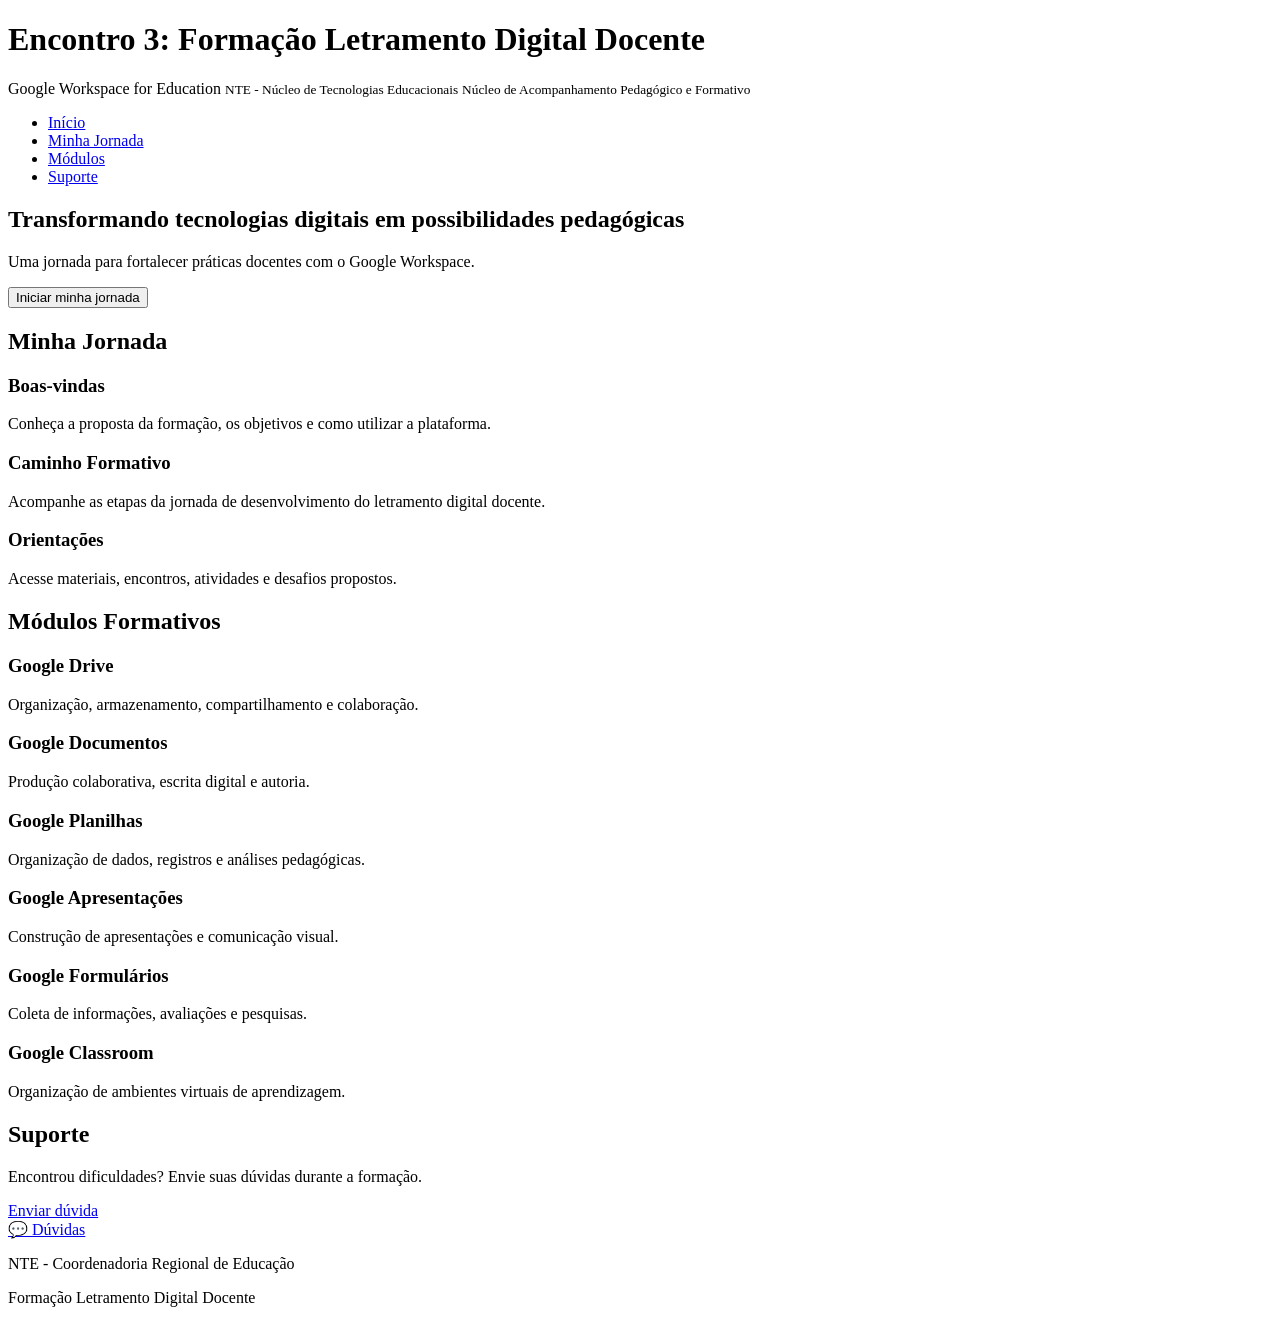
==== index.html @ a83ad55a "criação da página inicial" ====
<!DOCTYPE html>
<html lang="pt-BR">

<head>

    <meta charset="UTF-8">
    <meta name="viewport" content="width=device-width, initial-scale=1.0">

    <title>
        Formação Letramento Digital Docente
    </title>


    <!-- CSS -->
    <link rel="stylesheet" href="assets/css/reset.css">
    <link rel="stylesheet" href="assets/css/variables.css">
    <link rel="stylesheet" href="assets/css/components.css">
    <link rel="stylesheet" href="assets/css/style.css">

</head>


<body>


    <!-- CABEÇALHO -->

    <header class="header">


        <div class="container navbar">


            <div class="brand">

                <h1> Encontro 3: Formação Letramento Digital Docente</h1>
                <span>Google Workspace for Education</span>
                <small>NTE - Núcleo de Tecnologias Educacionais</small>
                <small>Núcleo de Acompanhamento Pedagógico e Formativo</small>

            </div>

            <nav>

                <ul>
                    <li><a href="#inicio">Início</a></li>
                    <li><a href="#jornada">Minha Jornada</a></li>
                    <li><a href="#modulos">Módulos</a></li>
                    <li><a href="#suporte">Suporte</a></li>

                </ul>

            </nav>


        </div>

    </header>


    <!-- CONTEÚDO PRINCIPAL -->

    <main>



        <!-- HERO -->

        <section id="inicio" class="hero container">

            <h2>
                Transformando tecnologias digitais
                em possibilidades pedagógicas
            </h2>

            <p>
                Uma jornada para fortalecer práticas docentes
                com o Google Workspace.
            </p>

            <button class="btn-primary" onclick="scrollToSection('jornada')"> Iniciar minha jornada </button>

        </section>





        <!-- MINHA JORNADA -->

        <section id="jornada" class="journey container">
            <h2> Minha Jornada </h2>
            <div class="cards">
                <div class="card">


                    <h3> Boas-vindas </h3>


                    <p>
                        Conheça a proposta da formação,
                        os objetivos e como utilizar a plataforma.
                    </p>


                </div>

                <div class="card">


                    <h3>
                        Caminho Formativo
                    </h3>


                    <p>
                        Acompanhe as etapas da jornada
                        de desenvolvimento do letramento digital docente.
                    </p>


                </div>

                <div class="card">
                    <h3>Orientações</h3>
                    <p>Acesse materiais, encontros, atividades e desafios propostos.</p>
                </div>

            </div>



        </section>






        <!-- MÓDULOS -->

        <section id="modulos" class="modules container">

            <h2> Módulos Formativos</h2>
            <div class="cards">
                <div class="card">
                    <h3>Google Drive</h3>
                    <p> Organização, armazenamento, compartilhamento e colaboração.</p>


                </div>

                <div class="card">
                    <h3>Google Documentos</h3>
                    <p>Produção colaborativa, escrita digital e autoria.</p>

                </div>

                <div class="card">

                    <h3>Google Planilhas</h3>
                    <p>Organização de dados, registros e análises pedagógicas.</p>


                </div>





                <div class="card">


                    <h3>
                        Google Apresentações
                    </h3>


                    <p>
                        Construção de apresentações
                        e comunicação visual.
                    </p>


                </div>





                <div class="card">


                    <h3>
                        Google Formulários
                    </h3>


                    <p>
                        Coleta de informações,
                        avaliações e pesquisas.
                    </p>


                </div>





                <div class="card">


                    <h3>
                        Google Classroom
                    </h3>


                    <p>
                        Organização de ambientes
                        virtuais de aprendizagem.
                    </p>


                </div>





            </div>



        </section>


        <!-- SUPORTE -->

        <section id="suporte" class="support container">

            <h2>
                Suporte
            </h2>

            <p>
                Encontrou dificuldades?
                Envie suas dúvidas durante a formação.
            </p>

            <a href="https://forms.gle/XJJZAWbFZ3fyeQbo7" class="btn-primary support-button"> Enviar dúvida </a>

        </section>

    </main>






    <!-- BOTÃO FLUTUANTE -->


    <a href="https://forms.gle/uGTxi2zx5ZvgR1VX8" class="help-button"> 💬 Dúvidas </a>






    <!-- RODAPÉ -->


    <footer>


        <p>
            NTE - Coordenadoria Regional de Educação
        </p>


        <p>
            Formação Letramento Digital Docente
        </p>


    </footer>






    <!-- JAVASCRIPT -->


    <script src="assets/js/modules.js"></script>

    <script src="assets/js/navigation.js"></script>

    <script src="assets/js/app.js"></script>



</body>


</html>
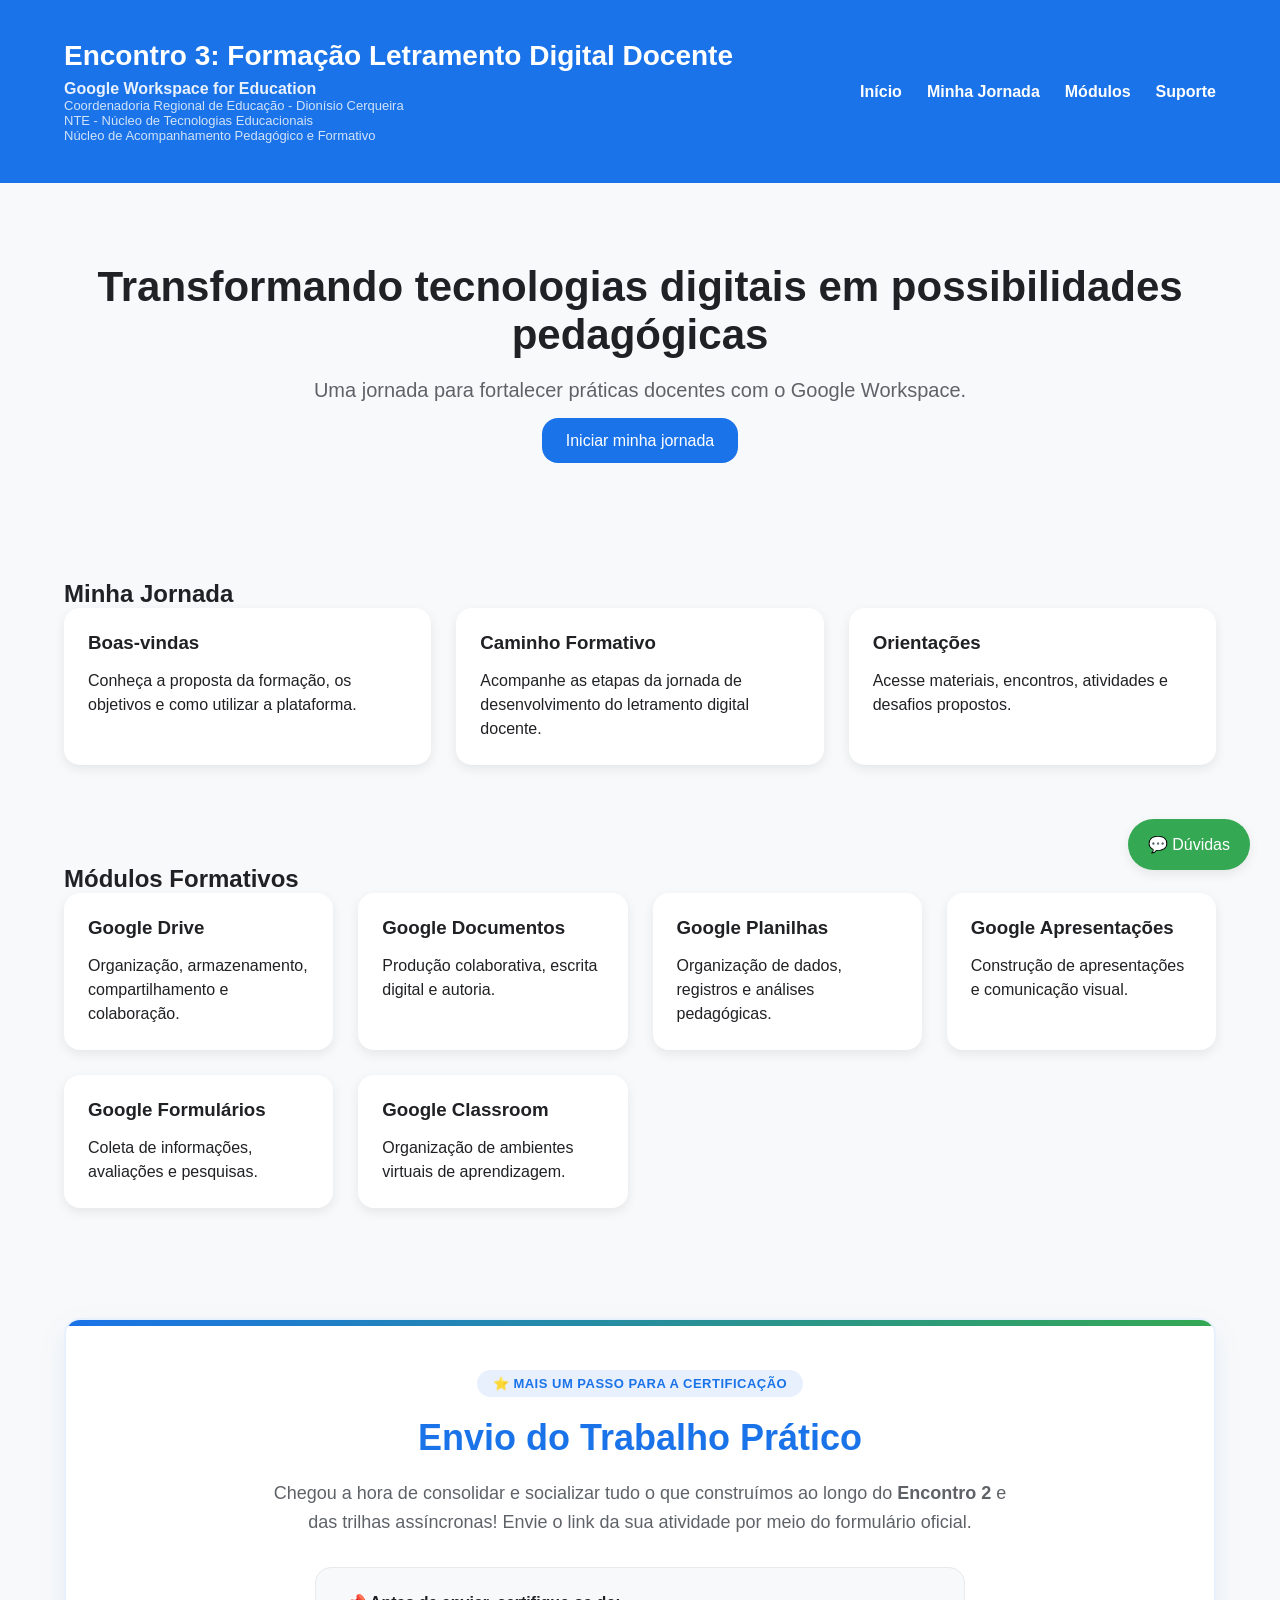
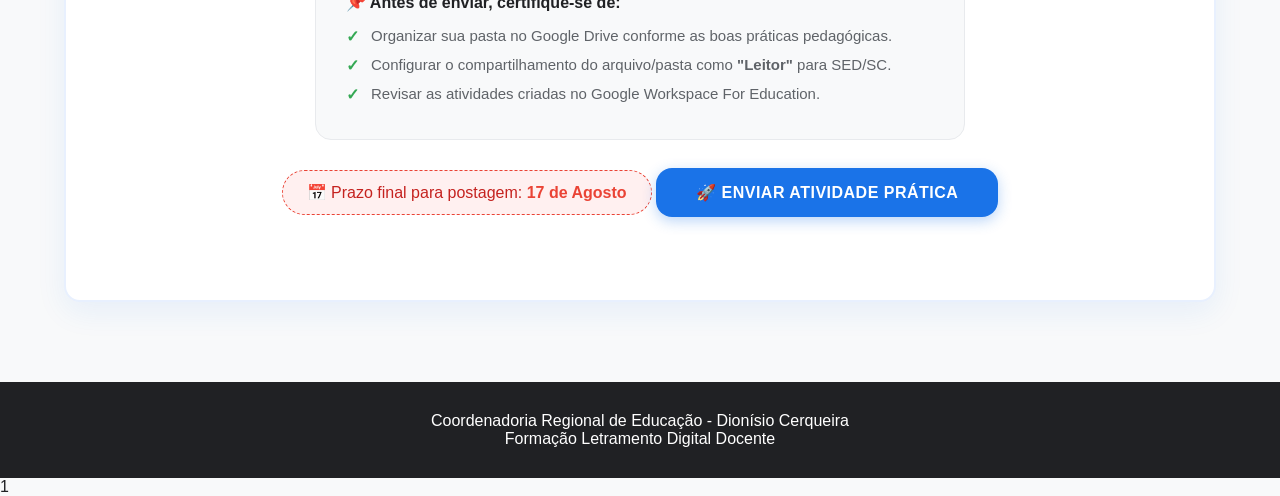
==== commit 3db7d39f: "Atualização na página inicial e na página de acesso aos módulos formativos" ====
--- a/index.html
+++ b/index.html
@@ -5,13 +5,7 @@
 
     <meta charset="UTF-8">
     <meta name="viewport" content="width=device-width, initial-scale=1.0">
-
-    <title>
-        Formação Letramento Digital Docente
-    </title>
-
-
-    <!-- CSS -->
+    <title>Formação Letramento Digital Docente</title>
     <link rel="stylesheet" href="assets/css/reset.css">
     <link rel="stylesheet" href="assets/css/variables.css">
     <link rel="stylesheet" href="assets/css/components.css">
@@ -21,70 +15,37 @@
 
 
 <body>
-
-
     <!-- CABEÇALHO -->
-
     <header class="header">
-
-
         <div class="container navbar">
-
-
             <div class="brand">
-
                 <h1> Encontro 3: Formação Letramento Digital Docente</h1>
-                <span>Google Workspace for Education</span>
+                <span><h4>Google Workspace for Education</h4></span>
+                <small>Coordenadoria Regional de Educação - Dionísio Cerqueira</small>
                 <small>NTE - Núcleo de Tecnologias Educacionais</small>
                 <small>Núcleo de Acompanhamento Pedagógico e Formativo</small>
-
             </div>
-
             <nav>
-
                 <ul>
                     <li><a href="#inicio">Início</a></li>
                     <li><a href="#jornada">Minha Jornada</a></li>
                     <li><a href="#modulos">Módulos</a></li>
-                    <li><a href="#suporte">Suporte</a></li>
-
+                    <li><a href="https://forms.gle/wUssEpoWSRzZtQoN9">Suporte</a></li>
                 </ul>
-
             </nav>
-
-
         </div>
 
     </header>
 
-
-    <!-- CONTEÚDO PRINCIPAL -->
-
     <main>
-
-
-
         <!-- HERO -->
-
         <section id="inicio" class="hero container">
 
-            <h2>
-                Transformando tecnologias digitais
-                em possibilidades pedagógicas
-            </h2>
-
-            <p>
-                Uma jornada para fortalecer práticas docentes
-                com o Google Workspace.
-            </p>
-
-            <button class="btn-primary" onclick="scrollToSection('jornada')"> Iniciar minha jornada </button>
+            <h2>Transformando tecnologias digitais em possibilidades pedagógicas</h2>
+            <p>Uma jornada para fortalecer práticas docentes com o Google Workspace.</p>
+            <a class="btn-primary" href="/modules/jornada/index.html">Iniciar minha jornada</a>
 
         </section>
-
-
-
-
 
         <!-- MINHA JORNADA -->
 
@@ -92,33 +53,13 @@
             <h2> Minha Jornada </h2>
             <div class="cards">
                 <div class="card">
-
-
                     <h3> Boas-vindas </h3>
-
-
-                    <p>
-                        Conheça a proposta da formação,
-                        os objetivos e como utilizar a plataforma.
-                    </p>
-
-
+                    <p>Conheça a proposta da formação, os objetivos e como utilizar a plataforma.</p>
                 </div>
 
                 <div class="card">
-
-
-                    <h3>
-                        Caminho Formativo
-                    </h3>
-
-
-                    <p>
-                        Acompanhe as etapas da jornada
-                        de desenvolvimento do letramento digital docente.
-                    </p>
-
-
+                    <h3>Caminho Formativo</h3>
+                    <p>Acompanhe as etapas da jornada de desenvolvimento do letramento digital docente.</p>
                 </div>
 
                 <div class="card">
@@ -132,11 +73,6 @@
 
         </section>
 
-
-
-
-
-
         <!-- MÓDULOS -->
 
         <section id="modulos" class="modules container">
@@ -146,164 +82,84 @@
                 <div class="card">
                     <h3>Google Drive</h3>
                     <p> Organização, armazenamento, compartilhamento e colaboração.</p>
-
-
                 </div>
 
                 <div class="card">
                     <h3>Google Documentos</h3>
                     <p>Produção colaborativa, escrita digital e autoria.</p>
-
                 </div>
 
                 <div class="card">
-
                     <h3>Google Planilhas</h3>
                     <p>Organização de dados, registros e análises pedagógicas.</p>
-
-
                 </div>
 
-
-
-
+                <div class="card">
+                    <h3>Google Apresentações</h3>
+                    <p>Construção de apresentações e comunicação visual.</p>
+                </div>
 
                 <div class="card">
-
-
-                    <h3>
-                        Google Apresentações
-                    </h3>
-
-
-                    <p>
-                        Construção de apresentações
-                        e comunicação visual.
-                    </p>
-
-
+                    <h3>Google Formulários</h3>
+                    <p>Coleta de informações, avaliações e pesquisas.</p>
                 </div>
 
-
-
-
-
                 <div class="card">
-
-
-                    <h3>
-                        Google Formulários
-                    </h3>
-
-
-                    <p>
-                        Coleta de informações,
-                        avaliações e pesquisas.
-                    </p>
-
-
+                    <h3>Google Classroom</h3>
+                    <p>Organização de ambientes virtuais de aprendizagem.</p>
                 </div>
-
-
-
-
-
-                <div class="card">
-
-
-                    <h3>
-                        Google Classroom
-                    </h3>
-
-
-                    <p>
-                        Organização de ambientes
-                        virtuais de aprendizagem.
-                    </p>
-
-
-                </div>
-
-
-
-
 
             </div>
 
+        </section>
 
+        <!-- ENVIO DO TRABALHO FINAL (Substituindo a antiga seção de Suporte) -->
+        <section id="envio" class="envio-trabalho container">
+            <div class="envio-card">
+                <span class="envio-badge">⭐ Mais um passo para a Certificação</span>
+                <h2>Envio do Trabalho Prático</h2>
+                <p class="envio-description">
+                    Chegou a hora de consolidar e socializar tudo o que construímos ao longo do <strong>Encontro 2</strong> e das trilhas assíncronas! Envie o link da sua atividade por meio do formulário oficial.
+                </p>
 
+                <div class="envio-checklist">
+                    <h3>📌 Antes de enviar, certifique-se de:</h3>
+                    <ul>
+                        <li>Organizar sua pasta no Google Drive conforme as boas práticas pedagógicas.</li>
+                        <li>Configurar o compartilhamento do arquivo/pasta como <strong>"Leitor"</strong>  para SED/SC.</li>
+                        <li>Revisar as atividades criadas no Google Workspace For Education.</li>
+                    </ul>
+                </div>
+
+                <div class="envio-deadline">
+                    <span>📅 Prazo final para postagem: <strong style="color: var(--danger);">17 de Agosto</strong></span>
+                </div>
+
+                <a href="https://forms.gle/jdVDruwyqBxJtrvEA" class="btn-primary envio-button" target="_blank">🚀 Enviar Atividade Prática</a>
+            </div>
         </section>
 
 
-        <!-- SUPORTE -->
-
-        <section id="suporte" class="support container">
-
-            <h2>
-                Suporte
-            </h2>
-
-            <p>
-                Encontrou dificuldades?
-                Envie suas dúvidas durante a formação.
-            </p>
-
-            <a href="https://forms.gle/XJJZAWbFZ3fyeQbo7" class="btn-primary support-button"> Enviar dúvida </a>
-
-        </section>
-
     </main>
-
-
-
-
-
 
     <!-- BOTÃO FLUTUANTE -->
 
-
     <a href="https://forms.gle/uGTxi2zx5ZvgR1VX8" class="help-button"> 💬 Dúvidas </a>
-
-
-
-
-
 
     <!-- RODAPÉ -->
 
-
     <footer>
 
-
-        <p>
-            NTE - Coordenadoria Regional de Educação
-        </p>
-
-
-        <p>
-            Formação Letramento Digital Docente
-        </p>
-
+        <p>Coordenadoria Regional de Educação - Dionísio Cerqueira</p>
+        <p>Formação Letramento Digital Docente</p>
 
     </footer>
 
-
-
-
-
-
-    <!-- JAVASCRIPT -->
-
-
+1    <!-- JAVASCRIPT -->
     <script src="assets/js/modules.js"></script>
-
     <script src="assets/js/navigation.js"></script>
-
     <script src="assets/js/app.js"></script>
-
-
 
 </body>
 
-
 </html>
--- a/assets/css/variables.css
+++ b/assets/css/variables.css
@@ -0,0 +1,30 @@
+:root {
+
+
+--primary:#1a73e8;
+
+--secondary:#34a853;
+
+--accent:#fbbc04;
+
+--danger:#ea4335;
+
+
+--background:#f8f9fa;
+
+--surface:#ffffff;
+
+
+--text:#202124;
+
+--text-light:#5f6368;
+
+
+--radius:16px;
+
+
+--shadow:
+0 4px 12px rgba(0,0,0,.08);
+
+
+}
--- a/assets/css/components.css
+++ b/assets/css/components.css
@@ -0,0 +1,132 @@
+.container {
+width:90%;
+max-width:1200px;
+margin:auto;
+}
+
+.btn-primary {
+background: var(--primary);
+color:white;
+padding:
+14px 24px;
+border-radius:var(--radius);
+font-size:16px;
+transition:.3s;
+
+}
+
+.btn-primary:hover {
+opacity:.85;
+transform:
+translateY(-2px);
+
+}
+
+
+
+
+
+.card {
+background: var(--surface);
+padding:24px;
+border-radius: var(--radius);
+box-shadow: var(--shadow);
+transition: .3s;
+
+}
+
+
+
+.card:hover {
+transform:translateY(-5px);
+}
+
+
+
+.card h3 {
+margin-bottom: 15px;
+}
+
+
+
+.card p {
+line-height:1.5;
+
+}
+
+.support-button {
+
+display:inline-block;
+margin-top:30px;
+
+}
+
+.help-button {
+
+position:fixed;
+right:30px;
+bottom:30px;
+background: var(--secondary);
+color:white;
+padding: 16px 20px;
+border-radius: 50px;
+box-shadow: var(--shadow);
+text-decoration:none;
+transition:.3s;
+
+
+}
+
+
+
+.help-button:hover {
+transform: scale(1.05);
+
+}
+
+
+
+
+
+
+.navbar {
+display:flex;
+justify-content:space-between;
+align-items:center;
+
+}
+
+
+
+
+
+.brand h1 {
+font-size: 24px;
+
+}
+
+
+
+.brand span {
+font-size: 14px;
+opacity:.9;
+
+}
+
+nav ul {
+display:flex;
+gap:25px;
+list-style:none;
+
+}
+
+nav a {
+color:white;
+font-weight:bold;
+transition:.3s;
+}
+
+nav a:hover {
+opacity:.7;
+
+}
--- a/assets/css/style.css
+++ b/assets/css/style.css
@@ -0,0 +1,316 @@
+body {
+background: var(--background);
+color: var(--text);
+
+}
+
+
+
+.header {
+background: var(--primary);
+color:white;
+padding: 40px 0;
+
+}
+
+
+
+.navbar {
+display:flex;
+justify-content:space-between;
+align-items:center;
+
+}
+
+
+
+.brand {
+display:flex;
+flex-direction:column;
+
+}
+
+
+
+.brand h1 {
+font-size: 28px;
+margin-bottom: 8px;
+
+}
+
+
+
+.brand span {
+
+font-size:
+16px;
+}
+
+
+
+.brand small {
+
+font-size:
+13px;
+opacity:.8;
+
+}
+
+
+
+nav ul {
+
+display:flex;
+gap:25px;
+list-style:none;
+
+}
+
+
+
+nav a {
+color:white;
+font-weight:bold;
+
+}
+
+
+
+nav a:hover {
+
+opacity:.7;
+
+}
+
+
+
+.hero {
+
+text-align:center;
+
+padding:
+80px 0;
+
+}
+
+
+
+.hero h2 {
+
+font-size:
+42px;
+
+margin-bottom:
+20px;
+
+}
+
+
+
+.hero p {
+
+font-size:
+20px;
+
+color:
+var(--text-light);
+
+margin-bottom:
+30px;
+
+}
+
+
+
+.cards {
+
+display:grid;
+
+grid-template-columns:
+repeat(auto-fit,minmax(250px,1fr));
+
+gap:25px;
+
+}
+
+
+
+.modules,
+.journey,
+.support {
+
+padding:
+50px 0;
+
+}
+
+
+
+/* ===================================
+   SEÇÃO DE ENVIO DO TRABALHO FINAL (Destaque Premium)
+=================================== */
+.envio-trabalho {
+    padding: 60px 0 80px;
+}
+
+.envio-card {
+    background: var(--surface);
+    border-radius: var(--radius);
+    padding: 50px;
+    box-shadow: 0 10px 30px rgba(26, 115, 232, 0.08); /* Sombra suave azulada */
+    border: 2px solid #e8f0fe;
+    text-align: center;
+    position: relative;
+    overflow: hidden;
+}
+
+/* Faixa/Selo de destaque no topo */
+.envio-card::before {
+    content: '';
+    position: absolute;
+    top: 0;
+    left: 0;
+    right: 0;
+    height: 6px;
+    background: linear-gradient(90deg, var(--primary), var(--secondary));
+}
+
+.envio-badge {
+    display: inline-block;
+    background-color: #e8f0fe;
+    color: var(--primary);
+    padding: 6px 16px;
+    border-radius: 50px;
+    font-weight: bold;
+    font-size: 13px;
+    margin-bottom: 20px;
+    text-transform: uppercase;
+    letter-spacing: 0.5px;
+}
+
+.envio-card h2 {
+    font-size: 36px;
+    color: var(--primary);
+    margin-bottom: 20px;
+}
+
+.envio-description {
+    font-size: 18px;
+    line-height: 1.6;
+    color: var(--text-light);
+    max-width: 750px;
+    margin: 0 auto 30px;
+}
+
+/* Checklist para preenchimento */
+.envio-checklist {
+    background: #f8f9fa;
+    border: 1px solid #e8eaed;
+    border-radius: var(--radius);
+    padding: 25px 30px;
+    max-width: 650px;
+    margin: 0 auto 30px;
+    text-align: left;
+}
+
+.envio-checklist h3 {
+    font-size: 16px;
+    color: var(--text);
+    margin-bottom: 15px;
+    font-weight: bold;
+}
+
+.envio-checklist ul {
+    list-style: none;
+    padding: 0;
+}
+
+.envio-checklist li {
+    font-size: 15px;
+    color: var(--text-light);
+    margin-bottom: 12px;
+    position: relative;
+    padding-left: 25px;
+}
+
+.envio-checklist li::before {
+    content: '✓';
+    position: absolute;
+    left: 0;
+    color: var(--secondary);
+    font-weight: bold;
+    font-size: 16px;
+}
+
+/* Caixa com prazo limite destacando urgência */
+.envio-deadline {
+    background-color: #fff0f0;
+    border: 1px dashed var(--danger);
+    padding: 12px 24px;
+    border-radius: 50px;
+    display: inline-block;
+    font-size: 16px;
+    margin-bottom: 35px;
+    color: #c5221f;
+}
+
+.envio-button {
+    font-weight: bold;
+    text-transform: uppercase;
+    letter-spacing: 0.5px;
+    padding: 16px 40px;
+    box-shadow: 0 4px 14px rgba(26, 115, 232, 0.3);
+}
+
+.envio-button:hover {
+    box-shadow: 0 6px 20px rgba(26, 115, 232, 0.4);
+}
+
+
+
+footer {
+
+text-align:center;
+
+padding:
+30px;
+
+background:
+#202124;
+
+color:white;
+
+}
+
+
+
+@media(max-width:768px){
+
+
+.navbar {
+
+flex-direction:column;
+
+gap:20px;
+
+}
+
+
+nav ul {
+
+flex-direction:column;
+
+text-align:center;
+
+}
+
+
+.hero h2 {
+
+font-size:
+32px;
+
+}
+
+
+}
